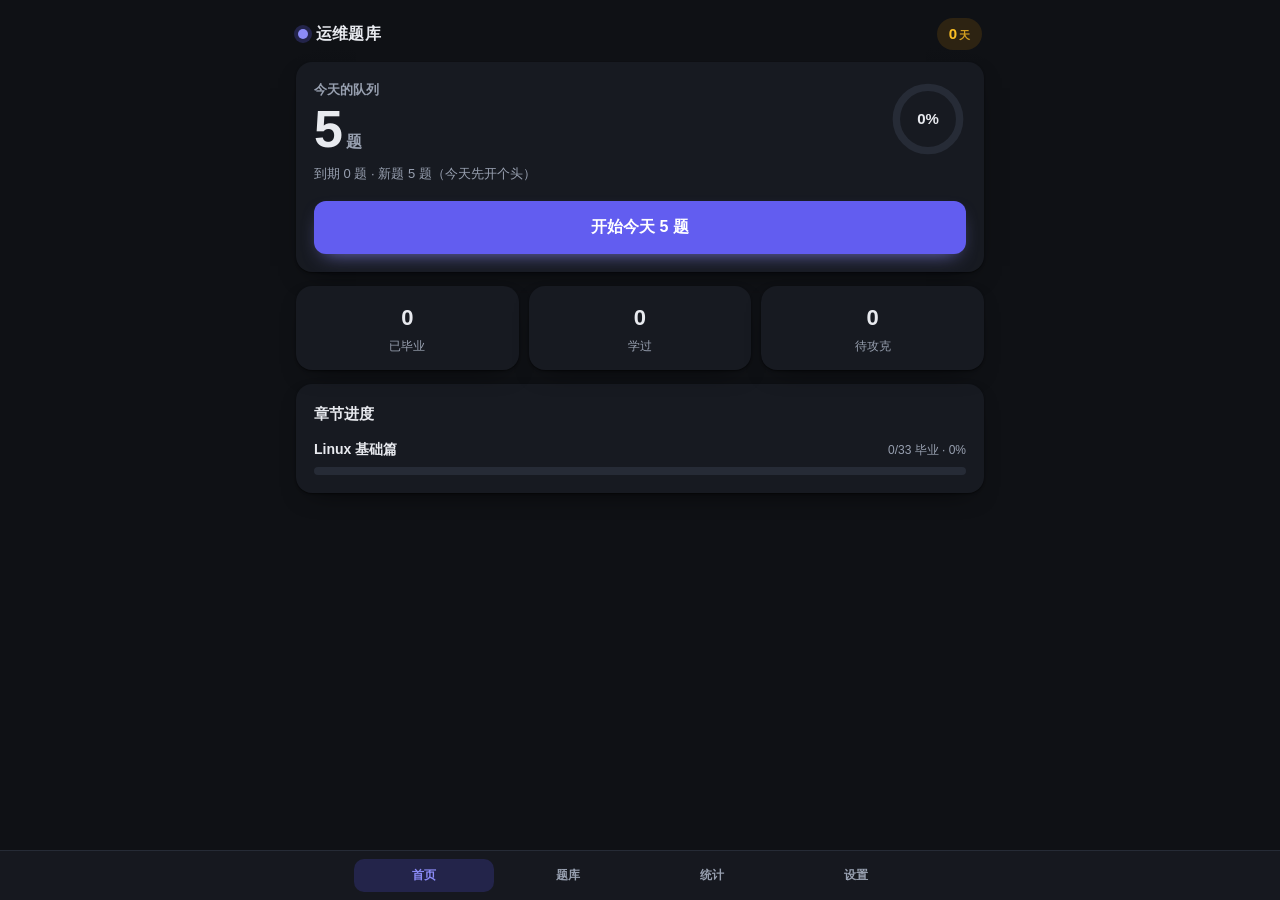
==== public/index.html @ 879393c8 "题库应用 v1：第一章 33 题 + 间隔重复 + 选择题 + 深色模式 + 局域网同步" ====
<!DOCTYPE html>
<html lang="zh-CN">
<head>
<meta charset="utf-8" />
<meta name="viewport" content="width=device-width, initial-scale=1, viewport-fit=cover" />
<meta name="theme-color" content="#0f1115" />
<title>运维题库</title>
<link rel="manifest" href="./manifest.webmanifest" />
<script>
/* 先把主题定下来再加载样式，避免刷新时闪白 */
(function () {
  var dark = true;
  try {
    var s = JSON.parse(localStorage.getItem('quiz.settings') || '{}');
    var t = s.theme || 'dark';
    dark = t === 'dark' || (t === 'system' &&
      window.matchMedia && window.matchMedia('(prefers-color-scheme: dark)').matches);
  } catch (e) {}
  document.documentElement.setAttribute('data-theme', dark ? 'dark' : 'light');
  var meta = document.querySelector('meta[name="theme-color"]');
  if (meta) meta.setAttribute('content', dark ? '#0f1115' : '#f4f5f9');
})();
</script>
<link rel="stylesheet" href="./styles.css" />
</head>
<body>
<div id="app">

  <header class="topbar">
    <div class="brand">
      <span class="dot"></span>
      <span>运维题库</span>
      <span class="chip" id="syncChip" hidden>同步中</span>
    </div>
    <div class="streak" id="streakBadge" title="连续学习天数">
      <span id="streakNum">0</span><span class="unit">天</span>
    </div>
  </header>

  <main id="main">

    <!-- 首页 -->
    <section class="view" id="view-home">
      <div class="hero card">
        <div class="hero-top">
          <div>
            <div class="hero-label" id="todayLabel">今天的队列</div>
            <div class="hero-big" id="queueCount">0<span>题</span></div>
          </div>
          <div class="ring" id="ring">
            <svg viewBox="0 0 72 72" aria-hidden="true">
              <circle class="ring-bg" cx="36" cy="36" r="30"></circle>
              <circle class="ring-fg" id="ringFg" cx="36" cy="36" r="30"></circle>
            </svg>
            <div class="ring-label" id="ringLabel">0%</div>
          </div>
        </div>
        <div class="hero-sub" id="queueBreakdown">到期 0 · 新题 0</div>
        <button class="btn primary big" id="btnStart">开始今天 10 分钟</button>
      </div>

      <div class="grid3">
        <div class="stat card"><div class="stat-num" id="statGrad">0</div><div class="stat-label">已毕业</div></div>
        <div class="stat card"><div class="stat-num" id="statLearned">0</div><div class="stat-label">学过</div></div>
        <div class="stat card"><div class="stat-num" id="statWrong">0</div><div class="stat-label">待攻克</div></div>
      </div>

      <div class="card">
        <div class="card-head">
          <h2>章节进度</h2>
        </div>
        <div id="chapterList" class="chapter-list"></div>
      </div>
    </section>

    <!-- 答题 -->
    <section class="view" id="view-quiz">
      <div class="qbar">
        <button class="icon-btn" id="btnQuit" title="退出">✕</button>
        <div class="progress-track"><div class="progress-fill" id="qProgress"></div></div>
        <div class="qcounter" id="qCounter">1/10</div>
      </div>

      <div class="card qcard">
        <div class="qmeta">
          <span class="tag" id="qKind">知识点</span>
          <span class="tag ghost" id="qLevel">难度 3</span>
          <span class="tag ghost" id="qTag"></span>
        </div>
        <h2 class="qtext" id="qText"></h2>

        <div class="timer" id="timerBox">
          <div class="timer-fill" id="timerFill"></div>
          <span id="timerText">45s</span>
        </div>
        <p class="hint" id="qHint">先自己说出来，说完再点下面的按钮。说不全没关系，卡住的地方才是要记的。</p>

        <div class="options" id="optionsBox" hidden></div>

        <button class="btn primary" id="btnReveal">看答案</button>

        <div class="answer" id="answerBox" hidden>
          <div class="answer-title">参考答案要点</div>
          <ol id="answerList"></ol>
          <div class="follow" id="followBox" hidden>
            <div class="follow-title">可能的追问</div>
            <ul id="followList"></ul>
          </div>
        </div>
      </div>

      <div class="gradebar" id="gradeBar" hidden>
        <button class="grade again" data-k="again"><b>不会</b><span>重来一遍</span></button>
        <button class="grade half" data-k="half"><b>半对</b><span>明天再见</span></button>
        <button class="grade good" data-k="good"><b>会</b><span>往后推</span></button>
      </div>

      <label class="verifyline" id="verifyLine" hidden>
        <input type="checkbox" id="verifyCheck" />
        <span>我已经在 VM / 终端里实际跑通过（代码题必须验证才毕业）</span>
      </label>

      <button class="btn primary" id="btnNext" hidden>下一题</button>
    </section>

    <!-- 结算 -->
    <section class="view" id="view-done">
      <div class="card done-card">
        <div class="done-emoji" id="doneEmoji">✓</div>
        <h2 id="doneTitle">今天的队列跑完了</h2>
        <p class="done-sub" id="doneSub"></p>
        <div class="done-grid" id="doneGrid"></div>
        <button class="btn primary" id="btnDoneHome">回到首页</button>
        <button class="btn ghost" id="btnAgain">再来一轮（错题）</button>
      </div>
    </section>

    <!-- 题库 -->
    <section class="view" id="view-browse">
      <div class="seg" id="browseSeg">
        <button class="seg-btn active" data-filter="all">全部</button>
        <button class="seg-btn" data-filter="wrong">待攻克</button>
        <button class="seg-btn" data-filter="grad">已毕业</button>
        <button class="seg-btn" data-filter="unseen">没做过</button>
      </div>
      <div id="browseList" class="browse-list"></div>
    </section>

    <!-- 统计 -->
    <section class="view" id="view-stats">
      <div class="card">
        <div class="card-head"><h2>最近 14 天</h2><span class="card-sub" id="rangeLabel"></span></div>
        <div class="bars" id="dayBars"></div>
      </div>
      <div class="card">
        <div class="card-head"><h2>章节掌握度</h2></div>
        <div id="chapterStats" class="chapter-list"></div>
      </div>
      <div class="card">
        <div class="card-head"><h2>数据</h2></div>
        <div class="kv"><span>答题记录</span><b id="evCount">0</b></div>
        <div class="kv"><span>最早记录</span><b id="evFirst">—</b></div>
        <div class="kv"><span>最近记录</span><b id="evLast">—</b></div>
      </div>
    </section>

    <!-- 设置 -->
    <section class="view" id="view-settings">
      <div class="card">
        <div class="card-head"><h2>同步</h2></div>
        <div class="kv"><span>服务地址</span><b id="srvAddr">—</b></div>
        <div class="kv"><span>手机打开</span><b id="phoneUrl">—</b></div>
        <div class="kv"><span>状态</span><b id="srvState">未连接</b></div>
        <label class="row"><span>同步地址</span>
          <input type="text" id="setServer" class="wide" placeholder="留空=同源" autocomplete="off" />
        </label>
        <button class="btn ghost" id="btnSyncNow">立即同步</button>
        <p class="hint">手机上打开 http://电脑IP:8765 时留空即可（同源）。用离线单文件版时，填电脑的 http://IP:8765。</p>
      </div>

      <div class="card">
        <div class="card-head"><h2>外观</h2></div>
        <div class="seg" id="themeSeg">
          <button class="seg-btn" data-theme="light">浅色</button>
          <button class="seg-btn active" data-theme="dark">深色</button>
          <button class="seg-btn" data-theme="system">跟随系统</button>
        </div>
        <p class="hint">深色模式在晚上看着舒服一些；「跟随系统」会跟着你电脑/手机的浅深色设置走。</p>
      </div>

      <div class="card">
        <div class="card-head"><h2>答题形态</h2></div>
        <div class="seg" id="modeSeg">
          <button class="seg-btn active" data-mode="blend">混合</button>
          <button class="seg-btn" data-mode="choice">全选择</button>
          <button class="seg-btn" data-mode="oral">全口述</button>
        </div>
        <p class="hint">混合 = 知识点题出选择题、命令题和场景题仍口述；全选择 = 有选项的就出选择题；全口述 = 全部先自己说再对答案。</p>
      </div>

      <div class="card">
        <div class="card-head"><h2>节奏</h2></div>
        <label class="row"><span>每天新题</span><input type="number" id="setNew" min="1" max="20" value="5" /></label>
        <label class="row"><span>单次上限</span><input type="number" id="setMax" min="3" max="30" value="12" /></label>
        <label class="row"><span>思考计时（秒）</span><input type="number" id="setTimer" min="0" max="300" value="45" /></label>
        <p class="hint">计时归零只是提醒，不会判你错。</p>
      </div>

      <div class="card">
        <div class="card-head"><h2>数据</h2></div>
        <button class="btn ghost" id="btnExport">导出记录（JSON）</button>
        <button class="btn ghost" id="btnImport">导入记录</button>
        <input type="file" id="fileImport" accept="application/json" hidden />
        <button class="btn danger" id="btnReset">清空本机记录</button>
        <p class="hint">换手机、清缓存前先导出。iOS 长时间不用网页可能清理本地数据。</p>
      </div>

      <p class="foot" id="footLine">运维题库 v1 · 内容整理自《运维面试宝典 V4.0》</p>
    </section>

  </main>

  <nav class="tabbar" id="tabbar">
    <button class="tab active" data-view="home">首页</button>
    <button class="tab" data-view="browse">题库</button>
    <button class="tab" data-view="stats">统计</button>
    <button class="tab" data-view="settings">设置</button>
  </nav>

</div>
<script src="./srs.js"></script>
<script src="./app.js"></script>
</body>
</html>
---- public/styles.css ----
/* ==========================================================
   配色全部走变量。默认深色，[data-theme="light"] 覆盖成浅色。
   早期主题由 index.html <head> 里的内联脚本先写进 <html data-theme>，
   避免刷新时先闪一下白底。
   ========================================================== */

:root {
  --radius: 16px;
  color-scheme: dark;

  --bg: #0f1115;
  --text: #e8eaef;
  --muted: #98a0b0;
  --line: #262b36;

  --surface: #171a21;
  --surface-2: #1c2029;
  --surface-3: #232833;
  --track: #262b36;
  --input-bg: #1a1e26;
  --follow-bg: #1a1e26;
  --mark-border: #3c4351;
  --disabled: #333947;

  --accent: #8b8bf7;
  --accent-solid: #625df0;
  --accent-soft: #23244a;
  --accent-ink: #ffffff;

  --good: #4ade80;
  --good-soft: #14291e;
  --half: #fbbf24;
  --half-soft: #2d2312;
  --again: #f87171;
  --again-soft: #2e1618;

  --tabbar-bg: rgba(23, 26, 33, .92);
  --topbar-fade: rgba(15, 17, 21, 0);
  --shadow: 0 1px 2px rgba(0, 0, 0, .5), 0 10px 28px -16px rgba(0, 0, 0, .9);
  --shadow-soft: 0 1px 2px rgba(0, 0, 0, .35);
  --glow: 0 8px 20px -10px rgba(139, 139, 247, .9);
}

html[data-theme="light"] {
  color-scheme: light;

  --bg: #f4f5f9;
  --text: #171922;
  --muted: #6b7280;
  --line: #e6e8ef;

  --surface: #ffffff;
  --surface-2: #f6f7fb;
  --surface-3: #eceef5;
  --track: #e6e8ef;
  --input-bg: #fafbfd;
  --follow-bg: #f8f9fc;
  --mark-border: #cfd2dc;
  --disabled: #c7c9d6;

  --accent: #4f46e5;
  --accent-solid: #4f46e5;
  --accent-soft: #eef0ff;
  --accent-ink: #ffffff;

  --good: #16a34a;
  --good-soft: #e9f8ee;
  --half: #d97706;
  --half-soft: #fdf4e3;
  --again: #dc2626;
  --again-soft: #fdeceb;

  --tabbar-bg: rgba(255, 255, 255, .92);
  --topbar-fade: rgba(244, 245, 249, 0);
  --shadow: 0 1px 2px rgba(16, 24, 40, .04), 0 8px 24px -12px rgba(16, 24, 40, .18);
  --shadow-soft: 0 1px 3px rgba(16, 24, 40, .1);
  --glow: 0 6px 16px -8px rgba(79, 70, 229, .9);
}

* { box-sizing: border-box; -webkit-tap-highlight-color: transparent; }

/* hidden 必须真的隐藏：否则被 .gradebar{display:grid} / .verifyline{display:flex} 覆盖 */
[hidden] { display: none !important; }

/* 长命令、长地址在窄屏上要能折行，否则会把整页撑出横向滚动 */
.answer li, .brow-body li, .opt .otext, .hint, .kv b, .qtext, .follow li {
  overflow-wrap: anywhere;
}
html, body { overflow-x: hidden; }

html, body { margin: 0; padding: 0; }

body {
  background: var(--bg);
  color: var(--text);
  font-family: -apple-system, BlinkMacSystemFont, "Segoe UI", "PingFang SC",
    "Hiragino Sans GB", "Microsoft YaHei", "Noto Sans CJK SC", sans-serif;
  font-size: 16px;
  line-height: 1.6;
  -webkit-font-smoothing: antialiased;
  transition: background-color .18s ease, color .18s ease;
}

#app {
  max-width: 720px;
  margin: 0 auto;
  padding: 0 16px calc(84px + env(safe-area-inset-bottom));
}

/* ---------- 顶栏 ---------- */
.topbar {
  display: flex;
  align-items: center;
  justify-content: space-between;
  padding: 18px 2px 12px;
  position: sticky;
  top: 0;
  background: linear-gradient(var(--bg) 78%, var(--topbar-fade));
  z-index: 20;
}

.brand {
  display: flex;
  align-items: center;
  gap: 8px;
  font-weight: 700;
  letter-spacing: .2px;
}

.dot {
  width: 10px; height: 10px; border-radius: 50%;
  background: var(--accent);
  box-shadow: 0 0 0 4px var(--accent-soft);
}

.chip {
  font-size: 11px;
  font-weight: 600;
  color: var(--accent);
  background: var(--accent-soft);
  border-radius: 999px;
  padding: 2px 8px;
}

.streak {
  display: flex;
  align-items: baseline;
  gap: 2px;
  font-weight: 700;
  color: var(--half);
  background: var(--half-soft);
  border-radius: 999px;
  padding: 4px 12px;
  font-size: 15px;
}

.streak .unit { font-size: 11px; font-weight: 600; opacity: .8; }

/* ---------- 通用 ---------- */
.card {
  background: var(--surface);
  border-radius: var(--radius);
  box-shadow: var(--shadow);
  padding: 18px;
  margin-bottom: 14px;
}

.card-head {
  display: flex;
  align-items: center;
  justify-content: space-between;
  margin-bottom: 12px;
}

.card-head h2 {
  font-size: 15px;
  margin: 0;
  font-weight: 700;
}

.view { display: none; animation: fade .18s ease; }
.view.active { display: block; }

@keyframes fade { from { opacity: 0; transform: translateY(4px); } to { opacity: 1; transform: none; } }

.hint {
  color: var(--muted);
  font-size: 13px;
  margin: 10px 0 0;
  line-height: 1.55;
}

.foot {
  text-align: center;
  color: var(--muted);
  font-size: 12px;
  margin: 22px 0 0;
}

/* ---------- 按钮 ---------- */
.btn {
  display: block;
  width: 100%;
  border: 0;
  border-radius: 12px;
  padding: 13px 16px;
  font-size: 15px;
  font-weight: 650;
  font-family: inherit;
  cursor: pointer;
  transition: transform .06s ease, filter .15s ease, background .15s ease;
  margin-top: 10px;
}

.btn:active { transform: scale(.985); }

.btn.primary {
  background: var(--accent-solid);
  color: var(--accent-ink);
  box-shadow: var(--glow);
}
.btn.primary:hover { filter: brightness(1.06); }
.btn.primary:disabled { background: var(--disabled); box-shadow: none; cursor: default; color: var(--muted); }

.btn.ghost { background: var(--surface-3); color: var(--text); }
.btn.ghost:hover { filter: brightness(1.08); }

.btn.danger { background: var(--again-soft); color: var(--again); }

.btn.big { padding: 16px; font-size: 16px; margin-top: 16px; }

.icon-btn {
  border: 0; background: transparent; font-size: 18px; color: var(--muted);
  cursor: pointer; padding: 6px 10px; border-radius: 8px; font-family: inherit;
}
.icon-btn:hover { background: var(--surface-3); }

/* ---------- 首页 ---------- */
.hero-top { display: flex; align-items: center; justify-content: space-between; gap: 16px; }

.hero-label { color: var(--muted); font-size: 13px; font-weight: 600; }

.hero-big {
  font-size: 44px;
  font-weight: 800;
  line-height: 1.1;
  letter-spacing: -1px;
  font-variant-numeric: tabular-nums;
}

.hero-big span { font-size: 16px; font-weight: 600; color: var(--muted); margin-left: 4px; }

.hero-sub { color: var(--muted); font-size: 13px; margin-top: 6px; }

.ring { position: relative; width: 76px; height: 76px; flex: 0 0 auto; }
.ring svg { transform: rotate(-90deg); width: 100%; height: 100%; }
.ring circle { fill: none; stroke-width: 7; stroke-linecap: round; }
.ring-bg { stroke: var(--track); }
.ring-fg {
  stroke: var(--accent);
  stroke-dasharray: 188.5;
  stroke-dashoffset: 188.5;
  transition: stroke-dashoffset .6s cubic-bezier(.3, 1, .4, 1);
}
.ring-label {
  position: absolute; inset: 0;
  display: grid; place-items: center;
  font-size: 15px; font-weight: 700; font-variant-numeric: tabular-nums;
}

.grid3 { display: grid; grid-template-columns: repeat(3, 1fr); gap: 10px; margin-bottom: 14px; }

.stat { padding: 14px 10px; text-align: center; margin: 0; }
.stat-num { font-size: 22px; font-weight: 800; font-variant-numeric: tabular-nums; }
.stat-label { font-size: 12px; color: var(--muted); margin-top: 2px; }

.chapter-list { display: flex; flex-direction: column; gap: 14px; }

.chap-row .chap-top {
  display: flex; justify-content: space-between; align-items: baseline;
  font-size: 14px; margin-bottom: 6px;
}
.chap-row .chap-name { font-weight: 650; }
.chap-row .chap-num { color: var(--muted); font-size: 12px; font-variant-numeric: tabular-nums; }

.bar-track { height: 8px; background: var(--track); border-radius: 999px; overflow: hidden; }
.bar-fill { height: 100%; background: var(--accent); border-radius: 999px; transition: width .5s ease; }
.bar-fill.warm { background: linear-gradient(90deg, var(--accent), #a78bfa); }

/* ---------- 答题 ---------- */
.qbar {
  display: flex; align-items: center; gap: 12px;
  padding: 6px 0 14px;
}

.progress-track { flex: 1; height: 6px; background: var(--track); border-radius: 999px; overflow: hidden; }
.progress-fill { height: 100%; width: 0; background: var(--accent); border-radius: 999px; transition: width .3s ease; }

.qcounter { font-size: 13px; color: var(--muted); font-variant-numeric: tabular-nums; }

.qcard { padding: 20px; }

.qmeta { display: flex; gap: 6px; flex-wrap: wrap; margin-bottom: 12px; }

.tag {
  font-size: 11px; font-weight: 650;
  padding: 3px 9px; border-radius: 999px;
  background: var(--accent-soft); color: var(--accent);
}
.tag.ghost { background: var(--surface-3); color: var(--muted); font-weight: 550; }

.qtext {
  font-size: 19px;
  line-height: 1.5;
  font-weight: 700;
  margin: 0 0 16px;
  letter-spacing: -0.01em;
}

.timer {
  position: relative;
  height: 34px;
  border-radius: 10px;
  background: var(--surface-3);
  overflow: hidden;
  display: flex; align-items: center; justify-content: center;
  font-size: 13px; font-weight: 650; color: var(--muted);
  font-variant-numeric: tabular-nums;
  margin-bottom: 4px;
}

.timer-fill {
  position: absolute; left: 0; top: 0; bottom: 0;
  width: 100%;
  background: var(--accent-soft);
  transition: width 1s linear, background .3s ease;
}

.timer span { position: relative; z-index: 1; }
.timer.done .timer-fill { background: var(--half-soft); }
.timer.done span { color: var(--half); }

/* ---------- 选择题 ---------- */
.options { display: flex; flex-direction: column; gap: 9px; margin: 6px 0 10px; }

.opt {
  display: flex; gap: 11px; align-items: flex-start;
  width: 100%; text-align: left;
  border: 1.5px solid var(--line); background: var(--surface);
  border-radius: 13px; padding: 12px 14px;
  font-family: inherit; font-size: 14.5px; line-height: 1.55; color: var(--text);
  cursor: pointer;
  transition: border-color .15s ease, background .15s ease, transform .06s ease;
}
.opt:active { transform: scale(.992); }
.opt:hover:not(.done) { border-color: var(--accent); background: var(--surface-2); }

.opt .mark {
  flex: 0 0 auto; width: 21px; height: 21px; border-radius: 50%;
  border: 1.5px solid var(--mark-border); color: var(--muted);
  display: grid; place-items: center; font-size: 11.5px; font-weight: 750;
  margin-top: 1px;
}

.opt.done { cursor: default; }
.opt.correct { border-color: var(--good); background: var(--good-soft); }
.opt.correct .mark { border-color: var(--good); background: var(--good); color: #08120c; }
.opt.wrong { border-color: var(--again); background: var(--again-soft); }
.opt.wrong .mark { border-color: var(--again); background: var(--again); color: #1a0a0a; }
.opt.muted { opacity: .5; }

/* ---------- 答案 ---------- */
.answer { margin-top: 18px; animation: fade .2s ease; }

.answer-title {
  font-size: 12px; font-weight: 700; color: var(--muted);
  text-transform: uppercase; letter-spacing: .06em;
  margin-bottom: 10px;
}

.answer ol { margin: 0; padding-left: 22px; }
.answer li { margin-bottom: 9px; line-height: 1.65; font-size: 15px; }
.answer li::marker { color: var(--accent); font-weight: 700; }

.follow { margin-top: 16px; padding: 12px 14px; background: var(--follow-bg); border-radius: 12px; }
.follow-title { font-size: 12px; font-weight: 700; color: var(--muted); margin-bottom: 6px; }
.follow ul { margin: 0; padding-left: 18px; }
.follow li { font-size: 14px; color: var(--text); opacity: .85; margin-bottom: 4px; }

.gradebar {
  display: grid; grid-template-columns: repeat(3, 1fr); gap: 10px;
  margin-top: 14px;
}

.grade {
  border: 0; border-radius: 14px; padding: 12px 8px;
  font-family: inherit; cursor: pointer;
  display: flex; flex-direction: column; gap: 2px;
  transition: transform .06s ease, filter .15s ease;
}
.grade:active { transform: scale(.97); }
.grade b { font-size: 16px; font-weight: 750; }
.grade span { font-size: 11px; opacity: .7; }

.grade.again { background: var(--again-soft); color: var(--again); }
.grade.half { background: var(--half-soft); color: var(--half); }
.grade.good { background: var(--good-soft); color: var(--good); }

.verifyline {
  display: flex; gap: 10px; align-items: flex-start;
  background: var(--surface); border-radius: 12px; padding: 12px 14px;
  font-size: 13px; color: var(--muted);
  box-shadow: var(--shadow); margin-top: 12px;
  cursor: pointer;
}
.verifyline input { margin-top: 3px; width: 16px; height: 16px; accent-color: var(--accent); }

/* ---------- 结算 ---------- */
.done-card { text-align: center; padding: 28px 20px; }
.done-emoji { font-size: 44px; line-height: 1; margin-bottom: 8px; }
.done-card h2 { margin: 0 0 6px; font-size: 20px; }
.done-sub { color: var(--muted); font-size: 14px; margin: 0 0 18px; }

.done-grid {
  display: grid; grid-template-columns: repeat(3, 1fr); gap: 10px;
  margin: 6px 0 18px;
}
.done-grid div {
  background: var(--surface-2); border-radius: 12px; padding: 10px 6px;
  font-size: 12px; color: var(--muted);
}
.done-grid b { display: block; font-size: 20px; color: var(--text); font-variant-numeric: tabular-nums; }

/* ---------- 分段控件 ---------- */
.seg {
  display: flex; gap: 6px; background: var(--surface-3); border-radius: 12px;
  padding: 4px; margin-bottom: 14px;
}
.seg-btn {
  flex: 1; border: 0; background: transparent; border-radius: 9px;
  padding: 8px 4px; font-family: inherit; font-size: 13px; font-weight: 600;
  color: var(--muted); cursor: pointer;
  transition: background .15s ease, color .15s ease;
}
.seg-btn.active { background: var(--surface); color: var(--text); box-shadow: var(--shadow-soft); }

/* ---------- 题库 ---------- */
.browse-list { display: flex; flex-direction: column; gap: 8px; }

.brow-item {
  background: var(--surface); border-radius: 12px; padding: 13px 15px;
  box-shadow: var(--shadow); cursor: pointer;
}
.brow-item .brow-q { font-size: 14.5px; font-weight: 600; line-height: 1.5; }
.brow-item .brow-meta { display: flex; gap: 8px; margin-top: 7px; font-size: 11.5px; color: var(--muted); flex-wrap: wrap; }
.brow-item .brow-body { margin-top: 12px; display: none; }
.brow-item.open .brow-body { display: block; }
.brow-item .brow-body ol { margin: 0; padding-left: 20px; font-size: 14px; }
.brow-item .brow-body li { margin-bottom: 7px; }

.state { padding: 1px 7px; border-radius: 999px; font-weight: 650; font-size: 11px; }
.state.grad { background: var(--good-soft); color: var(--good); }
.state.wrong { background: var(--again-soft); color: var(--again); }
.state.learn { background: var(--accent-soft); color: var(--accent); }
.state.unseen { background: var(--surface-3); color: var(--muted); }

/* ---------- 统计 ---------- */
.bars { display: flex; align-items: flex-end; gap: 4px; height: 110px; overflow: hidden; }
.bar-col { flex: 1 1 0; min-width: 0; display: flex; flex-direction: column; align-items: center; gap: 6px; height: 100%; justify-content: flex-end; }
.bar-col .b { width: 100%; background: var(--surface-3); border-radius: 4px 4px 2px 2px; min-height: 2px; transition: height .4s ease; }
.bar-col .b.on { background: var(--accent); }
.bar-col .l {
  font-size: 9px; line-height: 1; color: var(--muted);
  font-variant-numeric: tabular-nums;
  max-width: 100%; white-space: nowrap; overflow: hidden;
}

.card-sub { font-size: 12px; color: var(--muted); font-variant-numeric: tabular-nums; }

.kv {
  display: flex; justify-content: space-between; align-items: baseline;
  padding: 8px 0; border-bottom: 1px solid var(--line); font-size: 14px;
}
.kv:last-of-type { border-bottom: 0; }
.kv b { font-weight: 650; font-variant-numeric: tabular-nums; }

.row {
  display: flex; align-items: center; justify-content: space-between;
  padding: 8px 0; font-size: 14px; gap: 10px;
}
.row input {
  width: 84px; padding: 7px 10px; border: 1px solid var(--line);
  border-radius: 9px; font-family: inherit; font-size: 14px; text-align: center;
  background: var(--input-bg); color: var(--text);
}
.row input.wide { width: 62%; text-align: left; font-size: 13px; }

/* ---------- 离线版提示条 ---------- */
.offline-note {
  background: var(--accent-soft);
  box-shadow: none;
  color: var(--accent);
  font-size: 13px;
  line-height: 1.6;
}
.offline-note code {
  background: rgba(127, 127, 127, .18);
  padding: 1px 5px; border-radius: 4px; font-size: 12px;
}

/* ---------- 底栏 ---------- */
.tabbar {
  position: fixed; left: 0; right: 0; bottom: 0;
  display: flex; justify-content: center; gap: 4px;
  padding: 8px 12px calc(8px + env(safe-area-inset-bottom));
  background: var(--tabbar-bg);
  backdrop-filter: blur(12px);
  border-top: 1px solid var(--line);
  z-index: 30;
}

.tabbar .tab {
  flex: 1; max-width: 140px;
  border: 0; background: transparent; font-family: inherit;
  font-size: 12px; font-weight: 600; color: var(--muted);
  padding: 8px 4px; border-radius: 10px; cursor: pointer;
}
.tabbar .tab.active { color: var(--accent); background: var(--accent-soft); }

@media (min-width: 720px) {
  .hero-big { font-size: 52px; }
  .qtext { font-size: 21px; }
}
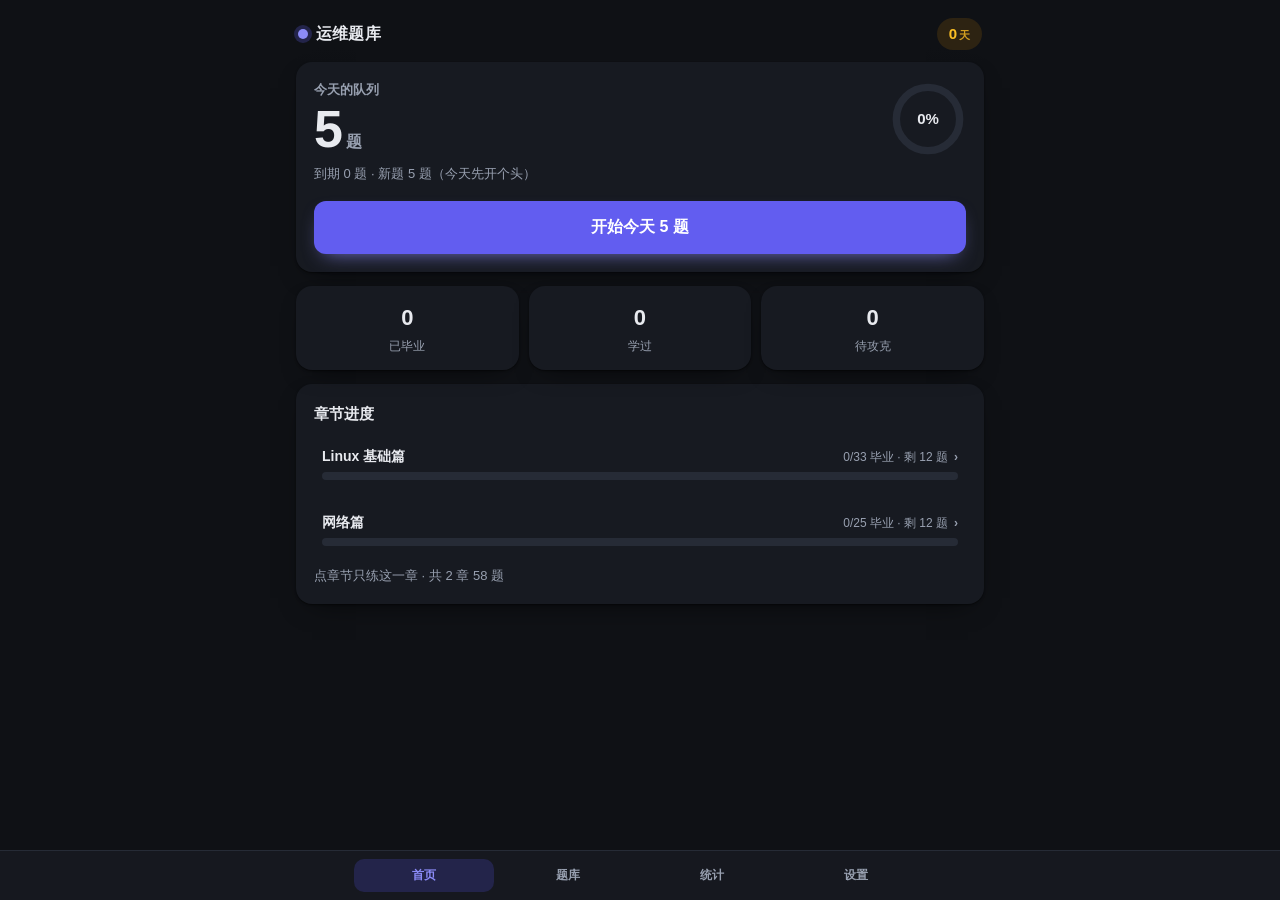
==== commit 8d416a28: "按章节练习：首页章节行可点、单章队列不吃每日额度、题库页按章折叠" ====
--- a/public/index.html
+++ b/public/index.html
@@ -68,8 +68,10 @@
       <div class="card">
         <div class="card-head">
           <h2>章节进度</h2>
+          <button class="link-btn" id="btnAllChapters" hidden>全部章节 ▾</button>
         </div>
         <div id="chapterList" class="chapter-list"></div>
+        <p class="hint" id="chapterHint">点章节只练这一章</p>
       </div>
     </section>
 
--- a/public/styles.css
+++ b/public/styles.css
@@ -287,6 +287,38 @@
 .bar-fill { height: 100%; background: var(--accent); border-radius: 999px; transition: width .5s ease; }
 .bar-fill.warm { background: linear-gradient(90deg, var(--accent), #a78bfa); }
 
+/* 可点的章节行（首页） */
+.chap-row.clickable {
+  display: block;
+  width: 100%;
+  text-align: left;
+  border: 0;
+  background: transparent;
+  font-family: inherit;
+  color: var(--text);
+  padding: 10px 8px;
+  border-radius: 12px;
+  cursor: pointer;
+  transition: background .15s ease, transform .06s ease;
+}
+.chap-row.clickable:hover { background: var(--surface-2); }
+.chap-row.clickable:active { transform: scale(.995); }
+
+.chap-row .chev { margin-left: 6px; color: var(--muted); font-weight: 700; }
+
+.link-btn {
+  border: 0;
+  background: transparent;
+  font-family: inherit;
+  font-size: 12.5px;
+  font-weight: 650;
+  color: var(--accent);
+  cursor: pointer;
+  padding: 4px 7px;
+  border-radius: 8px;
+}
+.link-btn:hover { background: var(--accent-soft); }
+
 /* ---------- 答题 ---------- */
 .qbar {
   display: flex; align-items: center; gap: 12px;
@@ -447,6 +479,55 @@
 /* ---------- 题库 ---------- */
 .browse-list { display: flex; flex-direction: column; gap: 8px; }
 
+/* 按章折叠的抽屉 */
+details.chap-drawer {
+  background: var(--surface);
+  border-radius: 12px;
+  box-shadow: var(--shadow);
+  overflow: hidden;
+}
+
+details.chap-drawer > summary {
+  display: flex;
+  align-items: baseline;
+  gap: 8px;
+  padding: 14px 15px;
+  cursor: pointer;
+  list-style: none;
+  font-size: 14.5px;
+  font-weight: 700;
+  color: var(--text);
+}
+details.chap-drawer > summary::-webkit-details-marker { display: none; }
+details.chap-drawer > summary::after {
+  content: '▾';
+  margin-left: 2px;
+  font-size: 11px;
+  color: var(--muted);
+  transition: transform .15s ease;
+}
+details.chap-drawer[open] > summary::after { transform: rotate(180deg); }
+details.chap-drawer > summary:hover { background: var(--surface-2); }
+
+.chap-meta {
+  margin-left: auto;
+  font-size: 12px;
+  font-weight: 550;
+  color: var(--muted);
+  font-variant-numeric: tabular-nums;
+}
+
+.drawer-body {
+  display: flex;
+  flex-direction: column;
+  gap: 8px;
+  padding: 0 10px 10px;
+}
+.drawer-body .brow-item {
+  background: var(--surface-2);
+  box-shadow: none;
+}
+
 .brow-item {
   background: var(--surface); border-radius: 12px; padding: 13px 15px;
   box-shadow: var(--shadow); cursor: pointer;
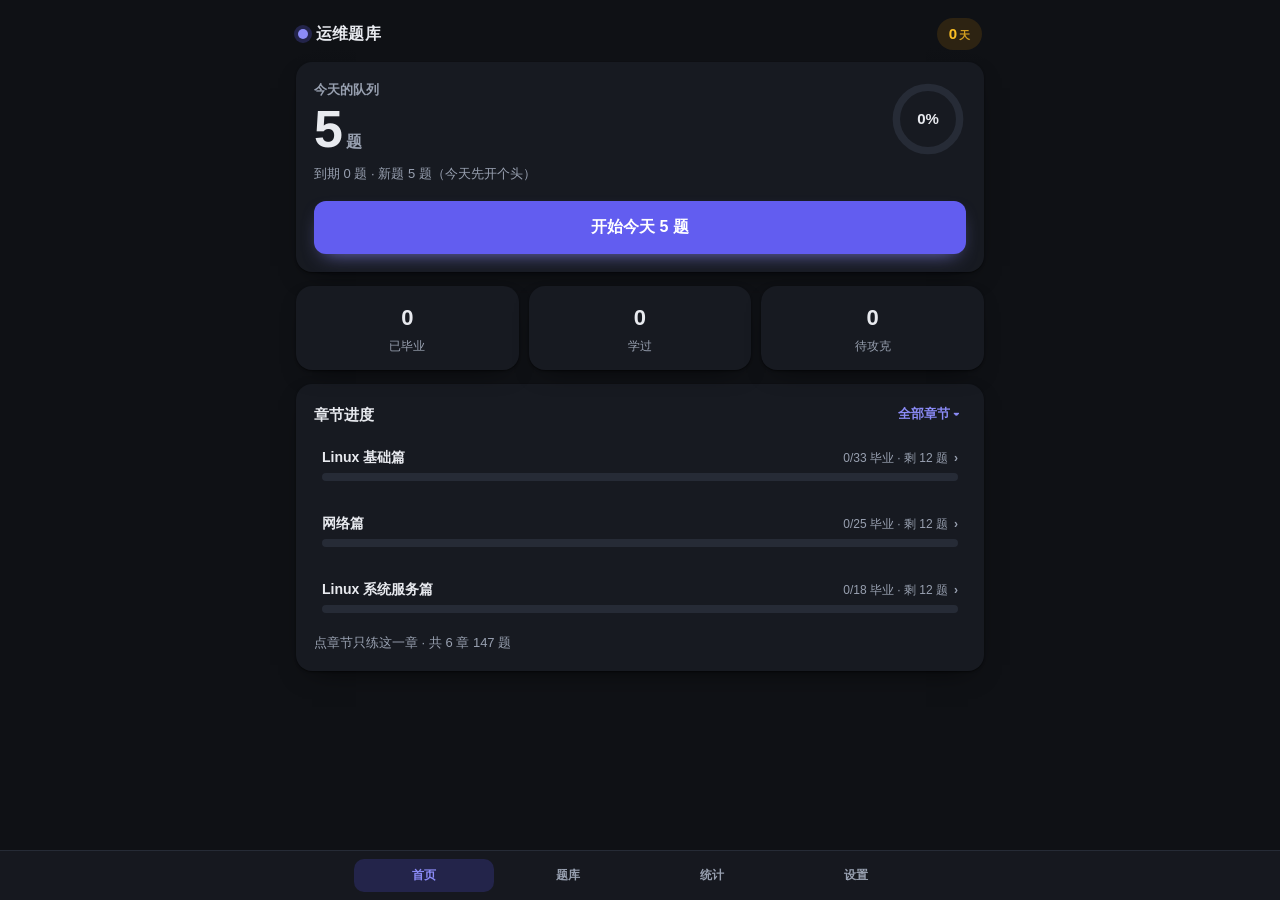
==== commit 3381d2f8: "把 38 KB 的 public/app.js 按职责拆成 6 个文件 拆分前 app.js 1215 行 / 38 KB，早就超过 20 KB 的提交上限（一直被当作老文件放行）。 现在按「谁在用」" ====
--- a/public/index.html
+++ b/public/index.html
@@ -231,6 +231,11 @@
 
 </div>
 <script src="./srs.js"></script>
-<script src="./app.js"></script>
+<script src="./js/core.js"></script>
+<script src="./js/store.js"></script>
+<script src="./js/home.js"></script>
+<script src="./js/quiz.js"></script>
+<script src="./js/views.js"></script>
+<script src="./js/app.js"></script>
 </body>
 </html>
--- a/public/styles.css
+++ b/public/styles.css
@@ -86,9 +86,7 @@
 .answer li, .brow-body li, .opt .otext, .hint, .kv b, .qtext, .follow li {
   overflow-wrap: anywhere;
 }
-html, body { overflow-x: hidden; }
-
-html, body { margin: 0; padding: 0; }
+html, body { margin: 0; padding: 0; overflow-x: hidden; }
 
 body {
   background: var(--bg);
